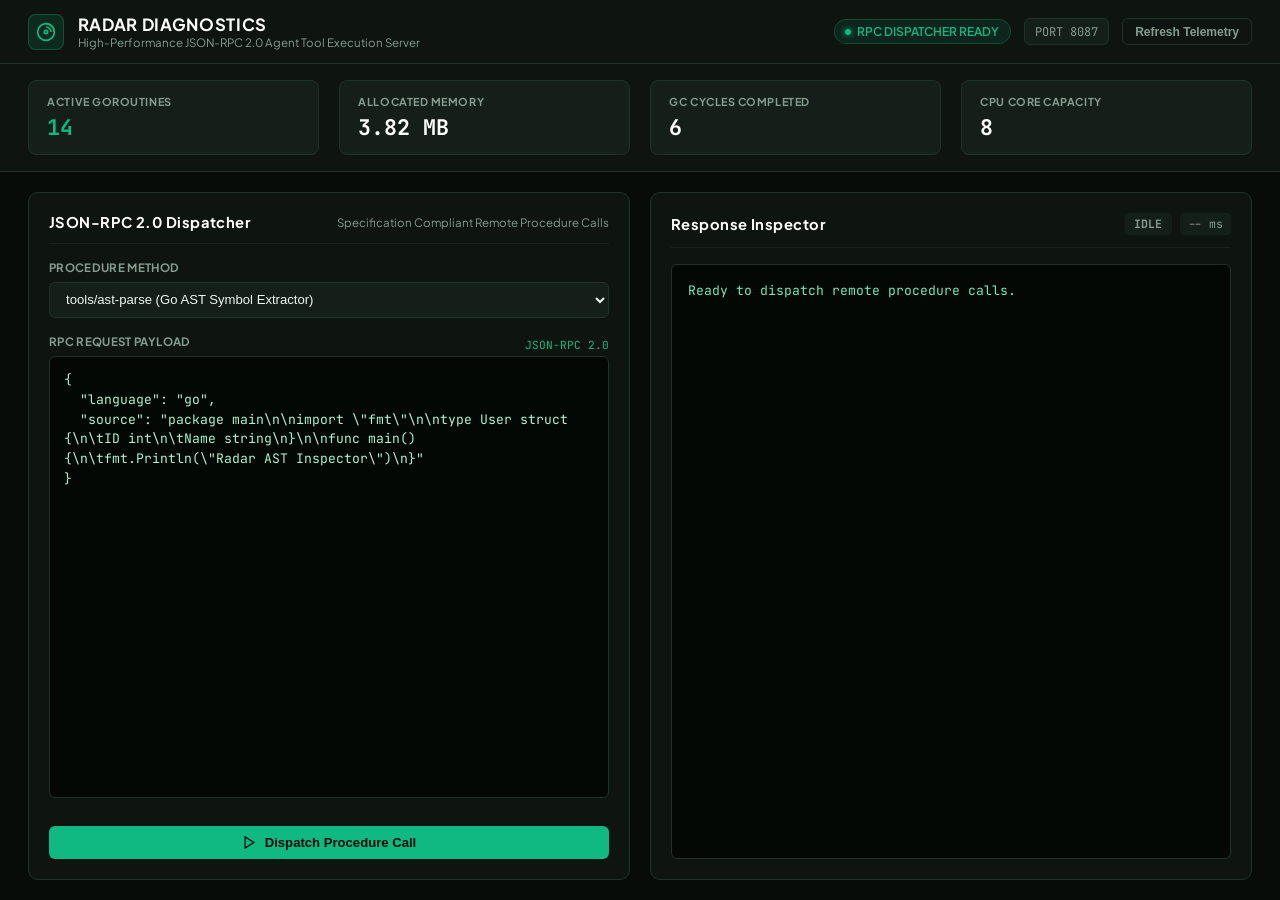
==== frontend/index.html @ c57473cb "feat: clean senior architecture, layered separation, and modern UI revamp" ====
<!DOCTYPE html>
<html lang="en">
<head>
  <meta charset="UTF-8">
  <meta name="viewport" content="width=device-width, initial-scale=1.0">
  <title>JSON-RPC 2.0 Observability & Diagnostic Console — Radar</title>
  <link rel="preconnect" href="https://fonts.googleapis.com">
  <link rel="preconnect" href="https://fonts.gstatic.com" crossorigin>
  <link href="https://fonts.googleapis.com/css2?family=JetBrains+Mono:wght@400;500;600;700&family=Plus+Jakarta+Sans:wght@500;600;700&display=swap" rel="stylesheet">
  <link rel="stylesheet" href="css/styles.css">
</head>
<body>
  <header class="app-header">
    <div class="brand">
      <div class="brand-icon">
        <svg width="20" height="20" viewBox="0 0 24 24" fill="none" stroke="currentColor" stroke-width="2">
          <circle cx="12" cy="12" r="10"></circle>
          <path d="M12 2a10 10 0 0 1 10 10"></path>
          <path d="M12 6a6 6 0 0 1 6 6"></path>
          <circle cx="12" cy="12" r="2"></circle>
        </svg>
      </div>
      <div>
        <h1 class="brand-title">RADAR DIAGNOSTICS</h1>
        <p class="brand-subtitle">High-Performance JSON-RPC 2.0 Agent Tool Execution Server</p>
      </div>
    </div>

    <div class="header-controls">
      <div class="status-badge"><span class="pulse"></span> RPC DISPATCHER READY</div>
      <div class="port-tag">PORT 8087</div>
      <button id="refresh-metrics-btn" class="btn btn-outline">Refresh Telemetry</button>
    </div>
  </header>

  <!-- Runtime Telemetry Strip -->
  <section class="telemetry-strip">
    <div class="telemetry-card">
      <span class="telemetry-label">ACTIVE GOROUTINES</span>
      <span id="stat-goroutines" class="telemetry-val text-emerald">--</span>
    </div>
    <div class="telemetry-card">
      <span class="telemetry-label">ALLOCATED MEMORY</span>
      <span id="stat-memory" class="telemetry-val">-- MB</span>
    </div>
    <div class="telemetry-card">
      <span class="telemetry-label">GC CYCLES COMPLETED</span>
      <span id="stat-gc" class="telemetry-val">--</span>
    </div>
    <div class="telemetry-card">
      <span class="telemetry-label">CPU CORE CAPACITY</span>
      <span id="stat-cpu" class="telemetry-val">--</span>
    </div>
  </section>

  <main class="main-layout">
    <!-- Left: RPC Request Builder -->
    <section class="panel request-panel">
      <div class="panel-header">
        <h2>JSON-RPC 2.0 Dispatcher</h2>
        <span class="panel-sub">Specification Compliant Remote Procedure Calls</span>
      </div>

      <div class="form-group">
        <label for="method-select">Procedure Method</label>
        <select id="method-select" class="form-select">
          <option value="tools/ast-parse">tools/ast-parse (Go AST Symbol Extractor)</option>
          <option value="tools/eval">tools/eval (Safe Mathematical Evaluator)</option>
          <option value="tools/grep">tools/grep (Concurrent Regex Log Scanner)</option>
        </select>
      </div>

      <div class="form-group flex-1">
        <div class="editor-header">
          <label for="params-editor">RPC Request Payload</label>
          <span class="mono-tag">JSON-RPC 2.0</span>
        </div>
        <textarea id="params-editor" class="code-textarea" spellcheck="false"></textarea>
      </div>

      <div class="action-footer">
        <button id="dispatch-btn" class="btn btn-primary">
          <svg width="15" height="15" viewBox="0 0 24 24" fill="none" stroke="currentColor" stroke-width="2">
            <polygon points="5 3 19 12 5 21 5 3"></polygon>
          </svg>
          Dispatch Procedure Call
        </button>
      </div>
    </section>

    <!-- Right: RPC Response Inspector -->
    <section class="panel response-panel">
      <div class="panel-header">
        <h2>Response Inspector</h2>
        <div class="header-badges">
          <span id="response-status" class="status-pill status-ready">IDLE</span>
          <span id="response-latency" class="latency-pill">-- ms</span>
        </div>
      </div>

      <div class="response-viewer-container">
        <pre id="response-viewer" class="response-code">Ready to dispatch remote procedure calls.</pre>
      </div>
    </section>
  </main>

  <script src="js/app.js"></script>
</body>
</html>
---- frontend/css/styles.css ----
:root {
  --bg-dark: #070c09;
  --bg-surface: #0e1511;
  --bg-card: #151f19;
  --border: #213328;
  --text-main: #edf7f1;
  --text-muted: #859c8e;
  --accent-emerald: #10b981;
  --accent-mint: #34d399;
  --accent-rose: #f43f5e;
  --font-sans: 'Plus Jakarta Sans', -apple-system, sans-serif;
  --font-mono: 'JetBrains Mono', monospace;
}

* {
  box-sizing: border-box;
  margin: 0;
  padding: 0;
}

body {
  background-color: var(--bg-dark);
  color: var(--text-main);
  font-family: var(--font-sans);
  height: 100vh;
  display: flex;
  flex-direction: column;
  overflow: hidden;
}

/* Header */
.app-header {
  background: var(--bg-surface);
  border-bottom: 1px solid var(--border);
  padding: 0.85rem 1.75rem;
  display: flex;
  align-items: center;
  justify-content: space-between;
}

.brand {
  display: flex;
  align-items: center;
  gap: 0.85rem;
}

.brand-icon {
  width: 36px;
  height: 36px;
  border-radius: 8px;
  background: rgba(16, 185, 129, 0.12);
  border: 1px solid rgba(16, 185, 129, 0.3);
  display: flex;
  align-items: center;
  justify-content: center;
  color: var(--accent-emerald);
}

.brand-title {
  font-size: 1.05rem;
  font-weight: 700;
  letter-spacing: 0.04em;
  color: #fff;
}

.brand-subtitle {
  font-size: 0.72rem;
  color: var(--text-muted);
}

.header-controls {
  display: flex;
  align-items: center;
  gap: 0.85rem;
}

.status-badge {
  font-size: 0.75rem;
  font-weight: 600;
  color: var(--accent-emerald);
  display: flex;
  align-items: center;
  gap: 0.4rem;
  background: rgba(16, 185, 129, 0.1);
  padding: 0.25rem 0.65rem;
  border-radius: 9999px;
  border: 1px solid rgba(16, 185, 129, 0.25);
}

.pulse {
  width: 6px;
  height: 6px;
  border-radius: 50%;
  background-color: var(--accent-emerald);
  box-shadow: 0 0 6px var(--accent-emerald);
}

.port-tag {
  font-family: var(--font-mono);
  font-size: 0.75rem;
  color: var(--text-muted);
  background: var(--bg-card);
  padding: 0.3rem 0.6rem;
  border-radius: 6px;
  border: 1px solid var(--border);
}

/* Telemetry Strip */
.telemetry-strip {
  background: var(--bg-surface);
  border-bottom: 1px solid var(--border);
  padding: 1rem 1.75rem;
  display: grid;
  grid-template-columns: repeat(4, 1fr);
  gap: 1.25rem;
}

.telemetry-card {
  background: var(--bg-card);
  border: 1px solid var(--border);
  padding: 0.85rem 1.15rem;
  border-radius: 8px;
  display: flex;
  flex-direction: column;
}

.telemetry-label {
  font-size: 0.68rem;
  color: var(--text-muted);
  font-weight: 700;
  letter-spacing: 0.05em;
}

.telemetry-val {
  font-family: var(--font-mono);
  font-size: 1.35rem;
  font-weight: 700;
  margin-top: 0.3rem;
  color: #fff;
}

.text-emerald {
  color: var(--accent-emerald);
}

/* Main Layout */
.main-layout {
  display: grid;
  grid-template-columns: 1fr 1fr;
  gap: 1.25rem;
  padding: 1.25rem 1.75rem;
  flex: 1;
  overflow: hidden;
}

.panel {
  background: var(--bg-surface);
  border: 1px solid var(--border);
  border-radius: 10px;
  padding: 1.25rem;
  display: flex;
  flex-direction: column;
  overflow: hidden;
}

.panel-header {
  display: flex;
  justify-content: space-between;
  align-items: center;
  margin-bottom: 1rem;
  padding-bottom: 0.75rem;
  border-bottom: 1px solid rgba(255, 255, 255, 0.05);
}

.panel-header h2 {
  font-size: 0.92rem;
  font-weight: 700;
  letter-spacing: 0.03em;
  color: #fff;
}

.panel-sub {
  font-size: 0.72rem;
  color: var(--text-muted);
}

/* Forms */
.form-group {
  margin-bottom: 1rem;
  display: flex;
  flex-direction: column;
}

.flex-1 {
  flex: 1;
}

label {
  font-size: 0.72rem;
  font-weight: 700;
  color: var(--text-muted);
  margin-bottom: 0.4rem;
  text-transform: uppercase;
  letter-spacing: 0.03em;
}

.editor-header {
  display: flex;
  justify-content: space-between;
  align-items: center;
}

.mono-tag {
  font-family: var(--font-mono);
  font-size: 0.7rem;
  color: var(--accent-emerald);
}

.form-select {
  background: var(--bg-card);
  border: 1px solid var(--border);
  color: var(--text-main);
  padding: 0.55rem 0.75rem;
  border-radius: 6px;
  font-size: 0.82rem;
  outline: none;
}

.code-textarea {
  flex: 1;
  background: #040805;
  border: 1px solid var(--border);
  border-radius: 6px;
  padding: 0.85rem;
  color: #a7f3d0;
  font-family: var(--font-mono);
  font-size: 0.82rem;
  line-height: 1.5;
  resize: none;
  outline: none;
}

.code-textarea:focus, .form-select:focus {
  border-color: var(--accent-emerald);
}

.action-footer {
  margin-top: 0.75rem;
}

/* Buttons */
.btn {
  display: inline-flex;
  align-items: center;
  justify-content: center;
  gap: 0.5rem;
  font-size: 0.82rem;
  font-weight: 600;
  padding: 0.55rem 1rem;
  border-radius: 6px;
  cursor: pointer;
  border: none;
  transition: all 0.15s ease;
}

.btn-primary {
  background: var(--accent-emerald);
  color: #070c09;
  width: 100%;
}

.btn-primary:hover {
  background: var(--accent-mint);
}

.btn-outline {
  background: transparent;
  color: var(--text-muted);
  border: 1px solid var(--border);
  font-size: 0.75rem;
  padding: 0.35rem 0.75rem;
}

.btn-outline:hover {
  color: #fff;
  border-color: #cbd5e1;
}

/* Response Viewer */
.header-badges {
  display: flex;
  align-items: center;
  gap: 0.5rem;
}

.status-pill {
  font-family: var(--font-mono);
  font-size: 0.72rem;
  font-weight: 700;
  padding: 0.2rem 0.6rem;
  border-radius: 4px;
}

.status-ready { background: var(--bg-card); color: var(--text-muted); }
.status-ok { background: rgba(16, 185, 129, 0.15); color: var(--accent-emerald); border: 1px solid rgba(16, 185, 129, 0.3); }
.status-err { background: rgba(244, 63, 94, 0.15); color: var(--accent-rose); border: 1px solid rgba(244, 63, 94, 0.3); }

.latency-pill {
  font-family: var(--font-mono);
  font-size: 0.72rem;
  color: var(--text-muted);
  background: var(--bg-card);
  padding: 0.2rem 0.5rem;
  border-radius: 4px;
}

.response-viewer-container {
  flex: 1;
  background: #040805;
  border: 1px solid var(--border);
  border-radius: 6px;
  padding: 1rem;
  overflow-y: auto;
}

.response-code {
  font-family: var(--font-mono);
  font-size: 0.82rem;
  color: #6ee7b7;
  line-height: 1.5;
  white-space: pre-wrap;
}
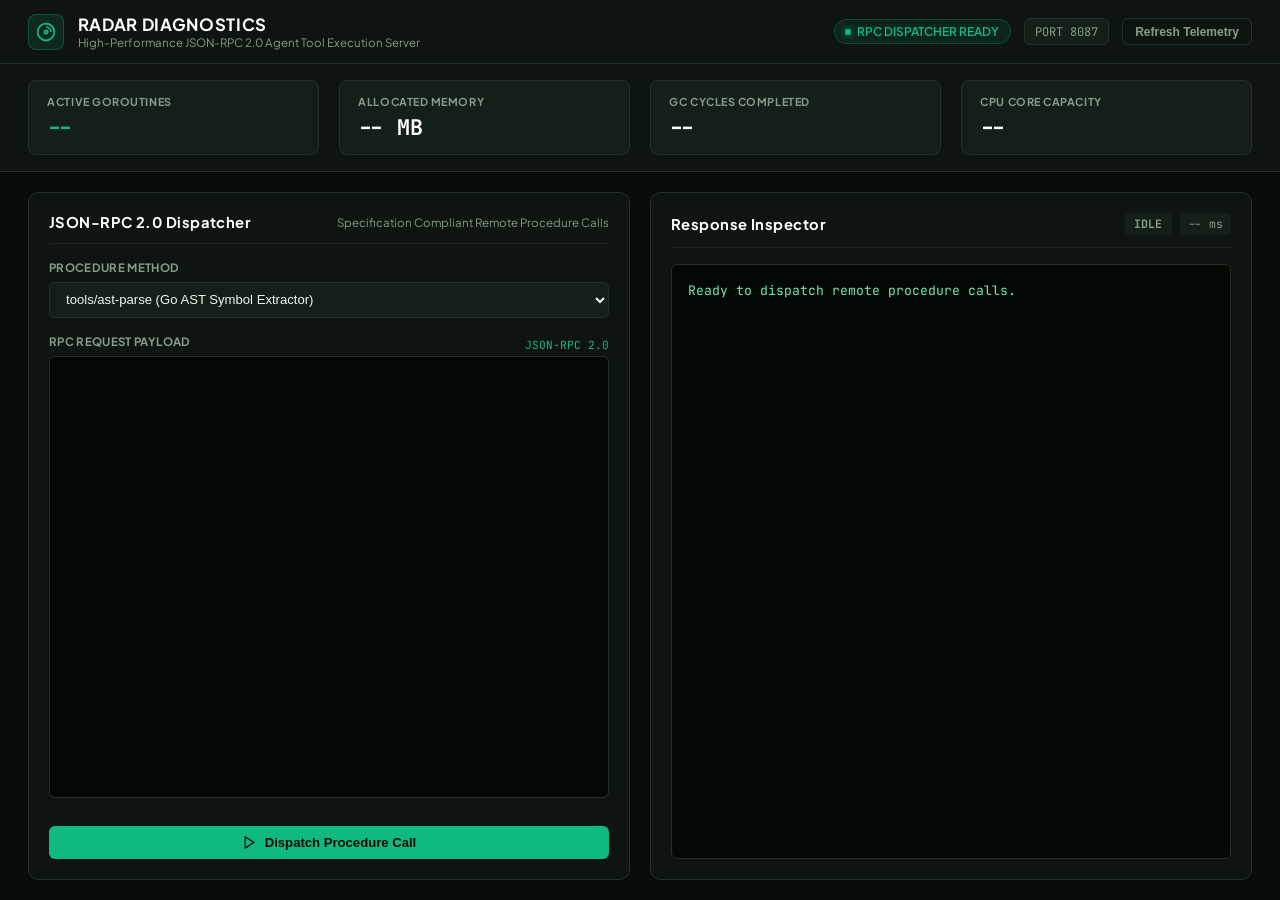
==== commit b349c03e: "fix(radar): resolve asset paths and aliases for embedded UI console" ====
--- a/frontend/index.html
+++ b/frontend/index.html
@@ -7,6 +7,7 @@
   <link rel="preconnect" href="https://fonts.googleapis.com">
   <link rel="preconnect" href="https://fonts.gstatic.com" crossorigin>
   <link href="https://fonts.googleapis.com/css2?family=JetBrains+Mono:wght@400;500;600;700&family=Plus+Jakarta+Sans:wght@500;600;700&display=swap" rel="stylesheet">
+  <link rel="stylesheet" href="/style.css">
   <link rel="stylesheet" href="css/styles.css">
 </head>
 <body>
@@ -104,6 +105,6 @@
     </section>
   </main>
 
-  <script src="js/app.js"></script>
+  <script src="/app.js"></script>
 </body>
 </html>
